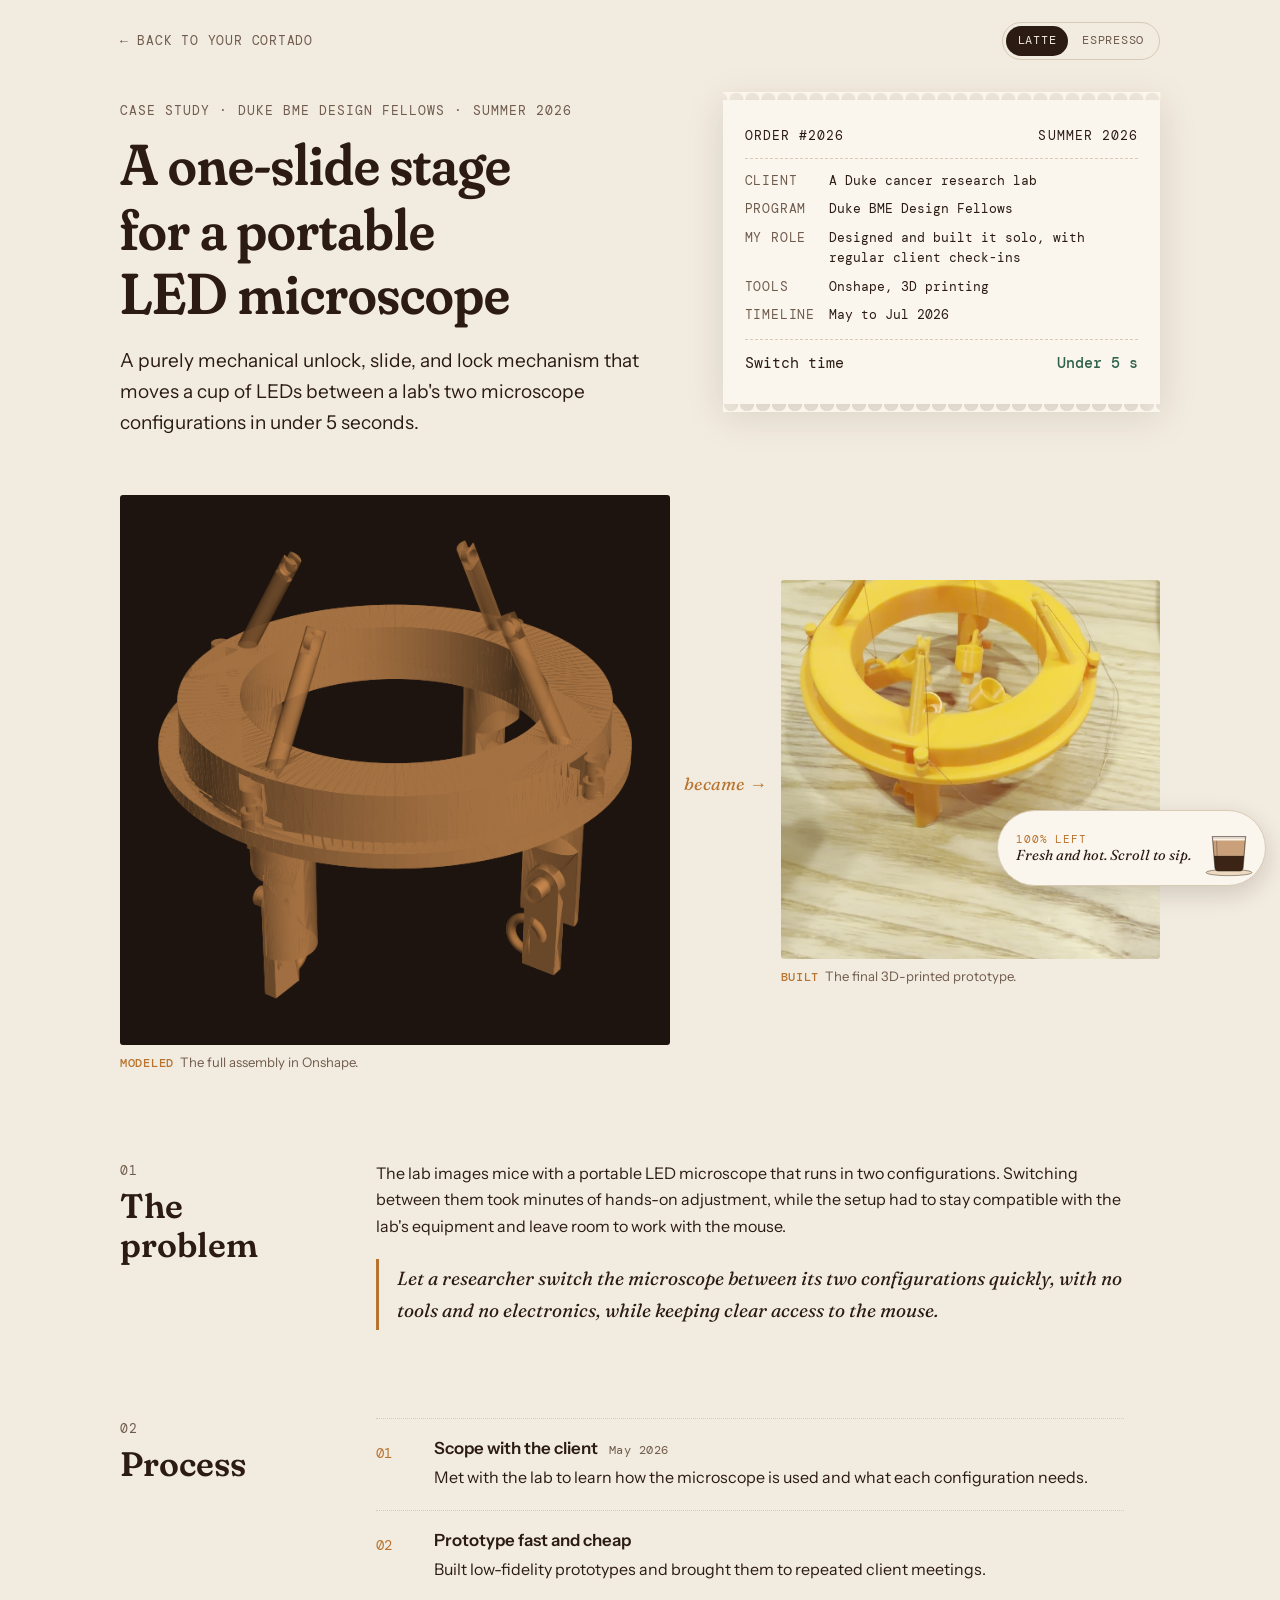
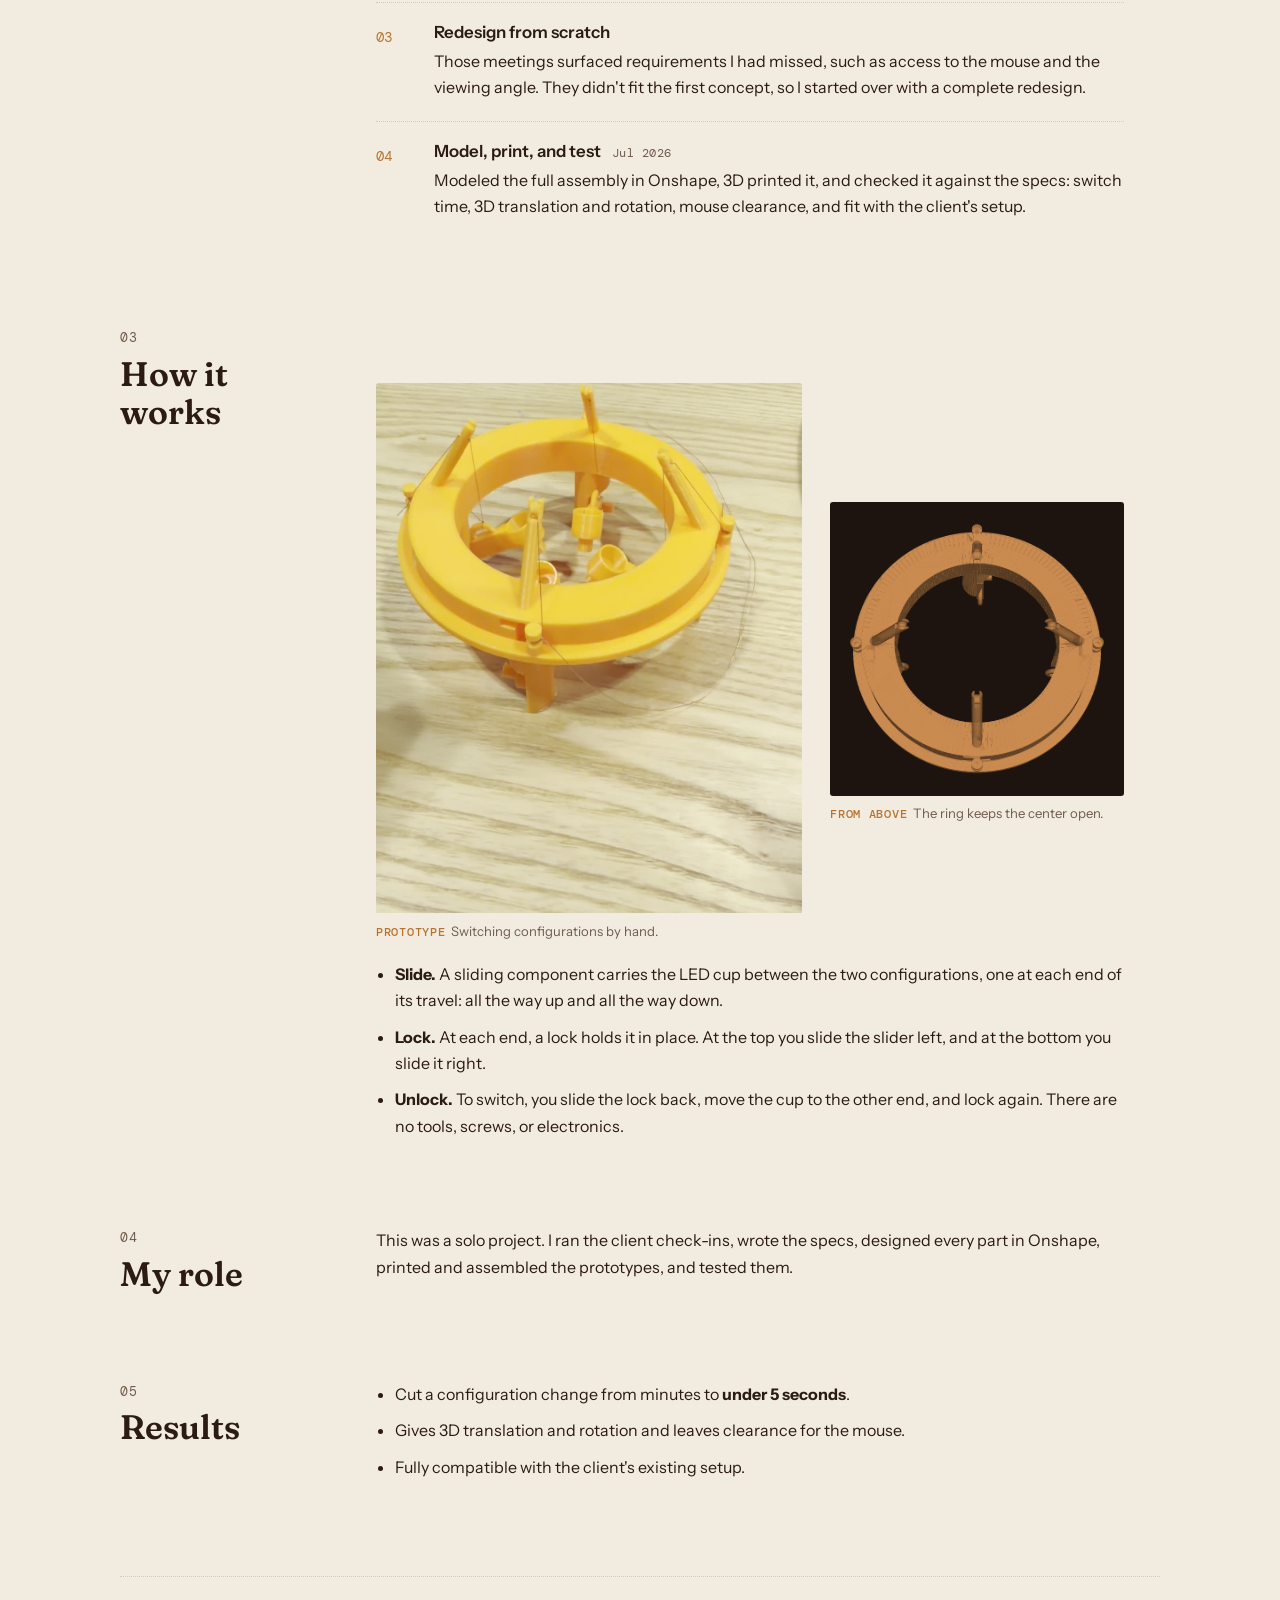
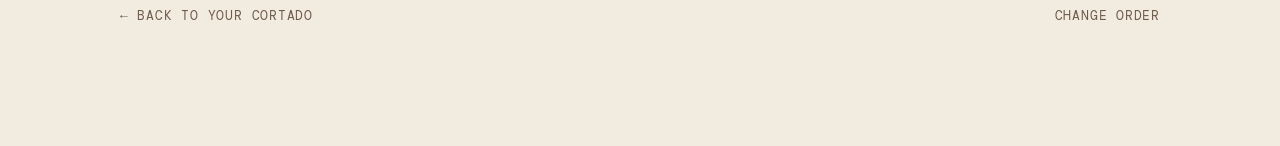
==== projects/microscope-stage.html @ 786020b1 "Add LED microscope stage case study Co-Authored-By: Claude Opus 5.5 <noreply@anthropic.com> Claude-S" ====
<!doctype html>
<html lang="en">
<head>
<meta charset="utf-8">
<meta name="viewport" content="width=device-width, initial-scale=1, viewport-fit=cover">
<title>Microscope Stage · Fernando Quijada</title>
<meta name="description" content="Case study: a mechanical lock-slide-lock stage that switches an LED microscope between two configurations in under 5 seconds.">
<meta property="og:title" content="LED microscope stage · Fernando Quijada">
<meta property="og:image" content="../assets/img/microscope-stage/stage-prototype.jpg">
<link rel="icon" href="data:image/svg+xml,%3Csvg xmlns='http://www.w3.org/2000/svg' viewBox='0 0 32 32'%3E%3Cpath d='M5 9h22l-2 17q-.3 2-2.3 2H9.3Q7.3 28 7 26Z' fill='%233b2416'/%3E%3Cpath d='M5.6 14h20.8l-.4 4H6Z' fill='%23c9a07a'/%3E%3C/svg%3E">
<link rel="preconnect" href="https://fonts.googleapis.com">
<link rel="preconnect" href="https://fonts.gstatic.com" crossorigin>
<link rel="stylesheet" href="https://fonts.googleapis.com/css2?family=DM+Mono:wght@400;500&family=Fraunces:ital,opsz,wght,SOFT,WONK@0,9..144,400..700,0..100,0..1;1,9..144,400..700,0..100,0..1&family=Instrument+Sans:wght@400;500;600&display=swap">
<link rel="stylesheet" href="../assets/css/style.css">
</head>
<body data-drink="projects">

<div class="cs-top">
  <a class="back" href="../index.html#projects">← Back to your cortado</a>
  <div class="theme-switch" role="group" aria-label="Color theme">
    <button type="button" data-set-theme="light" aria-pressed="false">Latte</button>
    <button type="button" data-set-theme="dark" aria-pressed="false">Espresso</button>
  </div>
</div>

<main class="cs">

  <div class="cs-hero">
    <div>
      <p class="label">Case study · Duke BME Design Fellows · Summer 2026</p>
      <h1>A one-slide stage for a portable LED microscope</h1>
      <p class="lede">A purely mechanical unlock, slide, and lock mechanism that moves a cup of LEDs between a lab's two microscope configurations in under 5 seconds.</p>
    </div>

    <aside class="ticket" aria-label="Project summary">
      <div class="t-head"><span>Order #2026</span><span>Summer 2026</span></div>
      <dl>
        <dt>Client</dt><dd>A Duke cancer research lab</dd>
        <dt>Program</dt><dd>Duke BME Design Fellows</dd>
        <dt>My role</dt><dd>Designed and built it solo, with regular client check-ins</dd>
        <dt>Tools</dt><dd>Onshape, 3D printing</dd>
        <dt>Timeline</dt><dd>May to Jul 2026</dd>
      </dl>
      <div class="t-total"><span>Switch time</span><strong>Under 5 s</strong></div>
    </aside>
  </div>

  <div class="evolution">
    <figure>
      <div class="shot" style="aspect-ratio: 1 / 1"><img src="../assets/img/microscope-stage/cad-iso.png" width="647" height="627" alt="3D render of the full stage assembly in Onshape: a ring with four sliding posts and legs carrying the LED cup"></div>
      <figcaption><b>Modeled</b>The full assembly in Onshape.</figcaption>
    </figure>
    <span class="arrow" aria-hidden="true">became →</span>
    <figure>
      <div class="shot cover" style="aspect-ratio: 1 / 1"><img src="../assets/img/microscope-stage/stage-prototype.jpg" width="1080" height="1344" alt="The 3D-printed orange stage prototype sitting on a table"></div>
      <figcaption><b>Built</b>The final 3D-printed prototype.</figcaption>
    </figure>
  </div>

  <section class="cs-section" aria-labelledby="problem-h">
    <header><span class="label">01</span><h2 id="problem-h">The problem</h2></header>
    <div class="cs-body">
      <p>The lab images mice with a portable LED microscope that runs in two configurations. Switching between them took minutes of hands-on adjustment, while the setup had to stay compatible with the lab's equipment and leave room to work with the mouse.</p>
      <p class="callout">Let a researcher switch the microscope between its two configurations quickly, with no tools and no electronics, while keeping clear access to the mouse.</p>
    </div>
  </section>

  <section class="cs-section" aria-labelledby="process-h">
    <header><span class="label">02</span><h2 id="process-h">Process</h2></header>
    <div class="cs-body">
      <ol class="steps">
        <li><div><h3>Scope with the client <span>May 2026</span></h3>
          <p>Met with the lab to learn how the microscope is used and what each configuration needs.</p></div></li>
        <li><div><h3>Prototype fast and cheap</h3>
          <p>Built low-fidelity prototypes and brought them to repeated client meetings.</p></div></li>
        <li><div><h3>Redesign from scratch</h3>
          <p>Those meetings surfaced requirements I had missed, such as access to the mouse and the viewing angle. They didn't fit the first concept, so I started over with a complete redesign.</p></div></li>
        <li><div><h3>Model, print, and test <span>Jul 2026</span></h3>
          <p>Modeled the full assembly in Onshape, 3D printed it, and checked it against the specs: switch time, 3D translation and rotation, mouse clearance, and fit with the client's setup.</p></div></li>
      </ol>
    </div>
  </section>

  <section class="cs-section" aria-labelledby="design-h">
    <header><span class="label">03</span><h2 id="design-h">How it works</h2></header>
    <div class="cs-body">
      <div class="evolution">
        <figure>
          <div class="shot" style="aspect-ratio: 720 / 896"><video src="../assets/img/microscope-stage/stage-demo.mp4" poster="../assets/img/microscope-stage/stage-prototype.jpg" autoplay muted loop playsinline aria-label="Video of the stage being switched between its two positions by hand"></video></div>
          <figcaption><b>Prototype</b>Switching configurations by hand.</figcaption>
        </figure>
        <span class="arrow" aria-hidden="true"></span>
        <figure>
          <div class="shot" style="aspect-ratio: 1 / 1"><img src="../assets/img/microscope-stage/cad-top.png" width="661" height="649" loading="lazy" alt="Top-down render of the stage assembly"></div>
          <figcaption><b>From above</b>The ring keeps the center open.</figcaption>
        </figure>
      </div>
      <ul>
        <li><strong>Slide.</strong> A sliding component carries the LED cup between the two configurations, one at each end of its travel: all the way up and all the way down.</li>
        <li><strong>Lock.</strong> At each end, a lock holds it in place. At the top you slide the slider left, and at the bottom you slide it right.</li>
        <li><strong>Unlock.</strong> To switch, you slide the lock back, move the cup to the other end, and lock again. There are no tools, screws, or electronics.</li>
      </ul>
    </div>
  </section>

  <section class="cs-section" aria-labelledby="role-h">
    <header><span class="label">04</span><h2 id="role-h">My role</h2></header>
    <div class="cs-body">
      <p>This was a solo project. I ran the client check-ins, wrote the specs, designed every part in Onshape, printed and assembled the prototypes, and tested them.</p>
    </div>
  </section>

  <section class="cs-section" aria-labelledby="results-h">
    <header><span class="label">05</span><h2 id="results-h">Results</h2></header>
    <div class="cs-body">
      <ul>
        <li>Cut a configuration change from minutes to <strong>under 5 seconds</strong>.</li>
        <li>Gives 3D translation and rotation and leaves clearance for the mouse.</li>
        <li>Fully compatible with the client's existing setup.</li>
      </ul>
    </div>
  </section>

  <div class="next-up">
    <a class="back" href="../index.html#projects">← Back to your cortado</a>
    <a class="back" href="../index.html#menu">Change order</a>
  </div>
</main>

<div class="sip">
  <div class="sip-meta" aria-hidden="true">
    <span class="label" data-cup-pct>100% left</span>
    <span class="status" data-cup-status>Scroll to sip</span>
  </div>
  <button class="cup-btn" type="button" data-cup aria-label="Your cortado. Tap for a coffee fact or a fact about Fernando."></button>
</div>

<dialog class="lb" aria-label="Enlarged image">
  <button type="button">Close</button>
  <img src="[data-uri]" alt="">
  <p></p>
</dialog>

<script src="../assets/js/main.js"></script>
</body>
</html>
---- assets/css/style.css ----
/* Fernando Quijada portfolio
   Layout: café menu. The home screen is a drink menu; each drink opens one section ("Your latte is ready!").
   A single centered reading column for sections, a glass in the corner that empties as you scroll.
   Themes: Latte (light) and Espresso (dark). */

:root {
  --paper: #f2ebdf;      /* oat milk */
  --card: #faf6ee;
  --ink: #2b1b12;        /* dark roast */
  --muted: #6f5b4c;
  --line: #d8cab5;
  --crema: #b8742f;      /* caramel accent */
  --crema-soft: #ecd9bf;
  --leaf: #2f6248;       /* coffee plant green, used for "pass" */
  --frame: #1d140f;      /* photo frames, both themes */
  --espresso: #3b2416;
  --milk: #c9a07a;
  --foam: #fbf4e8;
  --glass: rgba(43, 27, 18, .55);
  --board: #2e1f16;      /* chalkboard menu */
  --board-ink: #f3e9da;
  --board-muted: #c6b19b;
  --board-line: #5a4535;

  --f-display: "Fraunces", "Iowan Old Style", "Palatino Linotype", Georgia, serif;
  --f-body: "Instrument Sans", "Segoe UI", system-ui, -apple-system, sans-serif;
  --f-mono: "DM Mono", ui-monospace, "SFMono-Regular", Menlo, Consolas, monospace;

  --step--1: .8125rem;
  --step-0: 1rem;
  --step-1: 1.1875rem;
  --step-2: 1.5rem;
  --step-3: 2.125rem;
  --step-4: clamp(2.6rem, 5vw, 3.6rem);

  --gutter-l: max(20px, env(safe-area-inset-left, 0px));
  --gutter-r: max(20px, env(safe-area-inset-right, 0px));
  color-scheme: light;
}

@media (prefers-color-scheme: dark) {
  :root:not([data-theme="light"]) {
    --paper: #16100c; --card: #20170f; --ink: #f1e5d4; --muted: #b59f8a; --line: #3a2c22;
    --crema: #e2a862; --crema-soft: #3d2c1d; --leaf: #86c29d; --frame: #0d0907;
    --espresso: #5a3520; --milk: #c79c73; --foam: #f6ecdc; --glass: rgba(241, 229, 212, .6);
    --board: #251912; --board-ink: #f3e9da; --board-muted: #b9a28b; --board-line: #4a382b;
    color-scheme: dark;
  }
}
:root[data-theme="dark"] {
  --paper: #16100c; --card: #20170f; --ink: #f1e5d4; --muted: #b59f8a; --line: #3a2c22;
  --crema: #e2a862; --crema-soft: #3d2c1d; --leaf: #86c29d; --frame: #0d0907;
  --espresso: #5a3520; --milk: #c79c73; --foam: #f6ecdc; --glass: rgba(241, 229, 212, .6);
    --board: #251912; --board-ink: #f3e9da; --board-muted: #b9a28b; --board-line: #4a382b;
  color-scheme: dark;
}

*, *::before, *::after { box-sizing: border-box; }
[hidden] { display: none !important; }
html { scroll-behavior: smooth; -webkit-text-size-adjust: 100%; }
@media (prefers-reduced-motion: reduce) { html { scroll-behavior: auto; } }
body {
  margin: 0;
  background: var(--paper);
  color: var(--ink);
  font-family: var(--f-body);
  font-size: var(--step-0);
  line-height: 1.65;
  transition: background-color .4s ease, color .4s ease;
}
img { max-width: 100%; height: auto; display: block; }
a { color: inherit; text-decoration-color: var(--crema); text-underline-offset: .2em; text-decoration-thickness: 1.5px; }
a:hover { color: var(--crema); }
:focus-visible { outline: 2px solid var(--crema); outline-offset: 3px; border-radius: 2px; }
h1, h2, h3 { font-family: var(--f-display); font-weight: 600; line-height: 1.12; text-wrap: balance; margin: 0; font-variation-settings: "SOFT" 60, "WONK" 1; }
p { margin: 0; }
.skip { position: absolute; left: -999px; top: 8px; background: var(--ink); color: var(--paper); padding: 8px 12px; z-index: 50; }
.skip:focus { left: 8px; }

.label {
  font-family: var(--f-mono);
  font-size: var(--step--1);
  letter-spacing: .08em;
  text-transform: uppercase;
  color: var(--muted);
}

/* ---------- Cortado glass ---------- */
.cup-btn {
  border: 0; background: none; padding: 0; cursor: pointer; color: var(--ink);
  width: 104px; flex: none; -webkit-tap-highlight-color: transparent;
}
.cup-btn svg { width: 100%; height: auto; overflow: visible; display: block; }
.cup-btn:hover .glass-outline { stroke: var(--crema); }

.glass-outline { fill: none; stroke: var(--glass); stroke-width: 2.2; transition: stroke .2s; }
.layer-espresso { fill: var(--espresso); }
.layer-milk { fill: var(--milk); }
.layer-foam { fill: var(--foam); stroke: var(--milk); stroke-width: .6; }
.saucer { fill: var(--crema-soft); stroke: var(--glass); stroke-width: 1.5; }
.heart { fill: var(--milk); opacity: 0; transition: opacity .6s ease .2s; }
.full .heart { opacity: 1; }
.steam path { fill: none; stroke: var(--muted); stroke-width: 2; stroke-linecap: round; opacity: 0; }
.full .steam path, .pulling .steam path { animation: steam 2.4s ease-in-out infinite; }
.steam path:nth-child(2) { animation-delay: .5s !important; }
.steam path:nth-child(3) { animation-delay: 1s !important; }
@keyframes steam {
  0% { opacity: 0; transform: translateY(6px); }
  40% { opacity: .7; }
  100% { opacity: 0; transform: translateY(-12px); }
}
.drip { fill: var(--espresso); opacity: 0; }
.pulling .drip { animation: drip 1.4s ease-in; }
@keyframes drip {
  0% { opacity: 1; transform: scaleY(0); transform-origin: top; }
  30% { opacity: 1; transform: scaleY(1); }
  85% { opacity: 1; transform: scaleY(1) translateY(0); }
  100% { opacity: 0; transform: scaleY(.2) translateY(40px); }
}
@media (prefers-reduced-motion: reduce) {
  .full .steam path, .pulling .steam path { animation: none; opacity: .5; }
  .pulling .drip { animation: none; }
}

.ticket-pop {
  position: fixed; z-index: 40;
  right: calc(14px + env(safe-area-inset-right, 0px));
  bottom: calc(104px + env(safe-area-inset-bottom, 0px));
  width: min(300px, calc(100vw - 28px));
  background: var(--card); color: var(--ink);
  border: 1.5px dashed var(--line);
  padding: 14px 16px 16px;
  font-size: .9rem; line-height: 1.5;
  box-shadow: 0 10px 30px rgba(29, 20, 15, .2);
  transform-origin: bottom right;
  animation: pop .35s cubic-bezier(.2, 1.4, .4, 1);
}
.ticket-pop .label { display: block; margin-bottom: 6px; padding-right: 28px; color: var(--crema); }
.pop-close {
  position: absolute; top: 6px; right: 6px; width: 32px; height: 32px;
  border: 0; border-radius: 50%; background: transparent; color: var(--muted);
  font-size: 1.4rem; line-height: 1; cursor: pointer; display: grid; place-items: center;
}
.pop-close:hover { background: var(--crema-soft); color: var(--ink); }
@keyframes pop { from { transform: scale(.85) translateY(8px); opacity: 0; } to { transform: none; opacity: 1; } }
@media (prefers-reduced-motion: reduce) { .ticket-pop { animation: none; } }

/* ---------- Theme switch ---------- */
.theme-switch {
  display: inline-flex; border: 1.5px solid var(--line); border-radius: 999px; padding: 3px; gap: 2px;
  font-family: var(--f-mono); font-size: .75rem; letter-spacing: .06em; text-transform: uppercase; align-self: flex-start;
}
.theme-switch button {
  border: 0; background: none; color: var(--muted); padding: 5px 12px; border-radius: 999px; cursor: pointer; font: inherit; letter-spacing: inherit; text-transform: inherit;
}
.theme-switch button[aria-pressed="true"] { background: var(--ink); color: var(--paper); }

section { scroll-margin-top: 32px; }
.sec-head { display: flex; align-items: baseline; gap: 14px; margin-bottom: 28px; }
.sec-head h2 { font-size: var(--step-3); }
.sec-head .label { margin-left: auto; white-space: nowrap; }
.prose { display: flex; flex-direction: column; gap: 18px; max-width: 64ch; }
.prose strong { font-weight: 600; }

/* About */
.about-grid { display: grid; gap: 28px; grid-template-columns: 1fr; }
@media (min-width: 640px) { .about-grid { grid-template-columns: 200px minmax(0, 1fr); align-items: start; } }
.portrait { margin: 0; position: relative; max-width: 260px; }
.portrait img { border-radius: 120px 120px 6px 6px; aspect-ratio: 5 / 6; object-fit: cover; width: 100%; filter: saturate(.9); }
.portrait figcaption { margin-top: 8px; }

/* Projects as a menu */
.feature {
  display: grid; gap: 0; background: var(--card); border: 1.5px solid var(--line);
  text-decoration: none; color: inherit; overflow: hidden;
  transition: transform .25s ease, border-color .25s ease;
}
.feature:hover { color: inherit; border-color: var(--crema); transform: translateY(-3px); }
.feature .ph { background: var(--frame); aspect-ratio: 16 / 10; overflow: hidden; }
.feature .ph img { width: 100%; height: 100%; object-fit: cover; transition: transform .6s ease; }
.feature:hover .ph img { transform: scale(1.03); }
.feature .body { padding: 22px 22px 24px; display: flex; flex-direction: column; gap: 12px; }
.feature h3 { font-size: var(--step-2); }
.feature .cta { font-family: var(--f-mono); font-size: var(--step--1); letter-spacing: .06em; text-transform: uppercase; color: var(--crema); }
@media (prefers-reduced-motion: reduce) { .feature, .feature .ph img { transition: none; } .feature:hover { transform: none; } .feature:hover .ph img { transform: none; } }

.notes { display: flex; flex-wrap: wrap; gap: 6px; list-style: none; margin: 0; padding: 0; }
.notes li {
  font-family: var(--f-mono); font-size: .75rem; padding: 3px 9px; border-radius: 999px;
  background: var(--crema-soft); color: var(--ink);
}
.notes-label { font-family: var(--f-display); font-style: italic; color: var(--muted); font-size: .95rem; }

.menu-list { list-style: none; margin: 32px 0 0; padding: 0; display: flex; flex-direction: column; }
.menu-list > li { border-top: 1.5px dotted var(--line); padding: 22px 0; display: grid; gap: 10px; }
.menu-list > li:last-child { border-bottom: 1.5px dotted var(--line); }
.mi-top { display: flex; align-items: baseline; gap: 12px; flex-wrap: wrap; }
.mi-top h3 { font-size: var(--step-1); font-weight: 600; }
.mi-top .label { margin-left: auto; }
.brewing { display: inline-flex; align-items: center; gap: 6px; }
.brewing::before { content: ""; width: 7px; height: 7px; border-radius: 50%; background: var(--crema); animation: pulse 1.8s ease-in-out infinite; }
@keyframes pulse { 50% { opacity: .25; } }
@media (prefers-reduced-motion: reduce) { .brewing::before { animation: none; } }
.mi-meta { color: var(--muted); font-size: .9rem; }

/* Experience */
.timeline { list-style: none; margin: 0; padding: 0; display: flex; flex-direction: column; gap: 28px; }
.timeline li { display: grid; grid-template-columns: 1fr; gap: 4px; }
@media (min-width: 560px) { .timeline li { grid-template-columns: 130px minmax(0, 1fr); gap: 20px; } }
.timeline .when { font-family: var(--f-mono); font-size: .78rem; color: var(--muted); padding-top: 4px; font-variant-numeric: tabular-nums; }
.timeline h3 { font-family: var(--f-body); font-size: 1.02rem; font-weight: 600; line-height: 1.35; }
.timeline h3 span { font-weight: 400; color: var(--muted); }
.timeline p { color: var(--muted); font-size: .95rem; margin-top: 4px; max-width: 60ch; }

.toolkit { display: grid; gap: 18px; grid-template-columns: 1fr; margin-top: 40px; }
@media (min-width: 560px) { .toolkit { grid-template-columns: 1fr 1fr; } }
.toolkit h3 { font-family: var(--f-mono); font-size: var(--step--1); letter-spacing: .08em; text-transform: uppercase; font-weight: 500; color: var(--muted); margin-bottom: 6px; }
.toolkit p { font-size: .95rem; }

.resume-row { display: flex; flex-wrap: wrap; gap: 12px; margin-top: 32px; }
.btn {
  display: inline-flex; align-items: center; gap: 8px; padding: 11px 18px;
  background: var(--ink); color: var(--paper); text-decoration: none; border: 1.5px solid var(--ink);
  font-family: var(--f-mono); font-size: .8rem; letter-spacing: .06em; text-transform: uppercase; border-radius: 2px; cursor: pointer;
}
.btn:hover { background: var(--crema); border-color: var(--crema); color: var(--paper); }
.btn.ghost { background: transparent; color: var(--ink); }
.btn.ghost:hover { color: var(--paper); }

/* Contact */
.contact h2 { font-size: var(--step-4); font-variation-settings: "SOFT" 100, "WONK" 1, "opsz" 144; }
.contact h2 em { color: var(--crema); font-weight: 400; }
.contact .prose { margin-top: 18px; }
.email-row { display: flex; flex-wrap: wrap; align-items: center; gap: 12px; margin-top: 24px; }
.email { font-family: var(--f-mono); font-size: 1.05rem; user-select: all; word-break: break-all; }
.copy-msg { font-size: .85rem; color: var(--leaf); min-height: 1.2em; }

.foot { color: var(--muted); font-size: .85rem; border-top: 1.5px dotted var(--line); padding-top: 20px; }

/* =========================================================
   Case study page
   ========================================================= */
.cs-top {
  max-width: 1080px; margin: 0 auto; padding-left: var(--gutter-l); padding-right: var(--gutter-r);
  padding-block: 22px 0; display: flex; align-items: center; justify-content: space-between; gap: 16px; flex-wrap: wrap;
}
.back { font-family: var(--f-mono); font-size: var(--step--1); letter-spacing: .06em; text-transform: uppercase; text-decoration: none; color: var(--muted); }
.back:hover { color: var(--crema); }
.cs { max-width: 1080px; margin: 0 auto; padding-left: var(--gutter-l); padding-right: var(--gutter-r); padding-block: 40px 120px; }
.cs-hero { display: grid; gap: 36px; grid-template-columns: 1fr; align-items: start; }
@media (min-width: 900px) { .cs-hero { grid-template-columns: minmax(0, 1.25fr) minmax(0, 1fr); gap: 56px; } }
.cs-hero h1 { font-size: var(--step-4); font-variation-settings: "SOFT" 100, "WONK" 1, "opsz" 144; margin-top: 12px; }
.cs-hero .lede { font-size: var(--step-1); margin-top: 18px; max-width: 46ch; }

/* order ticket */
.ticket {
  background: var(--card); color: var(--ink); position: relative;
  padding: 26px 22px 28px; font-family: var(--f-mono); font-size: .82rem; line-height: 1.55;
  --notch: radial-gradient(circle at 8px 0, transparent 7px, var(--card) 7.5px);
  filter: drop-shadow(0 8px 18px rgba(29, 20, 15, .12));
}
.ticket::before, .ticket::after {
  content: ""; position: absolute; left: 0; right: 0; height: 8px;
  background: var(--notch); background-size: 16px 8px; background-repeat: repeat-x;
}
.ticket::before { top: -8px; transform: rotate(180deg); }
.ticket::after { bottom: -8px; }
.ticket .t-head { display: flex; justify-content: space-between; gap: 12px; text-transform: uppercase; letter-spacing: .08em; padding-bottom: 12px; border-bottom: 1.5px dashed var(--line); margin-bottom: 12px; }
.ticket dl { margin: 0; display: grid; grid-template-columns: auto minmax(0, 1fr); gap: 8px 14px; }
.ticket dt { text-transform: uppercase; letter-spacing: .06em; color: var(--muted); }
.ticket dd { margin: 0; }
.ticket .t-total { display: flex; justify-content: space-between; gap: 12px; border-top: 1.5px dashed var(--line); margin-top: 14px; padding-top: 12px; font-size: .95rem; font-variant-numeric: tabular-nums; }
.ticket .t-total strong { color: var(--leaf); font-weight: 500; }

.evolution { display: grid; gap: 14px; grid-template-columns: 1fr; margin-top: 56px; }
@media (min-width: 700px) { .evolution { grid-template-columns: minmax(0, 1.45fr) auto minmax(0, 1fr); align-items: center; } }
.evolution .arrow { font-family: var(--f-display); font-style: italic; color: var(--crema); text-align: center; font-size: 1.1rem; }

figure { margin: 0; }
.shot { background: var(--frame); overflow: hidden; border-radius: 3px; }
.shot img { width: 100%; height: 100%; object-fit: contain; cursor: zoom-in; }
.shot video { width: 100%; height: 100%; object-fit: cover; display: block; }
.shot.cover img { object-fit: cover; }
figcaption { font-size: .82rem; color: var(--muted); margin-top: 8px; line-height: 1.45; }
figcaption b { font-family: var(--f-mono); font-weight: 500; font-size: .74rem; letter-spacing: .06em; text-transform: uppercase; color: var(--crema); margin-right: 6px; }

.cs-section { display: grid; gap: 22px; grid-template-columns: 1fr; margin-top: 88px; }
@media (min-width: 900px) { .cs-section { grid-template-columns: 200px minmax(0, 1fr); gap: 56px; } }
.cs-section > header { display: flex; flex-direction: column; gap: 6px; }
@media (min-width: 900px) { .cs-section > header { position: sticky; top: 32px; align-self: start; } }
.cs-section h2 { font-size: var(--step-3); }
.cs-body { min-width: 0; display: flex; flex-direction: column; gap: 20px; max-width: 68ch; }
.cs-body.wide { max-width: none; }
.cs-body ul { margin: 0; padding-left: 1.2em; display: flex; flex-direction: column; gap: 10px; }
.callout { border-left: 3px solid var(--crema); padding: 4px 0 4px 18px; font-family: var(--f-display); font-size: var(--step-1); font-style: italic; }

.steps { list-style: none; margin: 0; padding: 0; counter-reset: step; display: flex; flex-direction: column; }
.steps > li { counter-increment: step; display: grid; grid-template-columns: 44px minmax(0, 1fr); gap: 14px; padding: 20px 0; border-top: 1.5px dotted var(--line); }
.steps > li::before { content: counter(step, decimal-leading-zero); font-family: var(--f-mono); color: var(--crema); font-size: .9rem; padding-top: 3px; }
.steps h3 { font-family: var(--f-body); font-size: 1.05rem; font-weight: 600; }
.steps h3 span { font-family: var(--f-mono); font-weight: 400; font-size: .75rem; color: var(--muted); margin-left: 8px; letter-spacing: .04em; }
.steps p { margin-top: 6px; }
.steps .pivot h3 { color: var(--crema); }

.gallery { display: grid; gap: 14px; grid-template-columns: repeat(2, minmax(0, 1fr)); }
.gallery .tall { grid-row: span 2; }
.gallery .shot { aspect-ratio: 4 / 3; }
.gallery .tall .shot { aspect-ratio: auto; height: 100%; }
@media (max-width: 520px) { .gallery { grid-template-columns: 1fr; } .gallery .tall { grid-row: auto; } .gallery .tall .shot { aspect-ratio: 3 / 4; height: auto; } }

.table-wrap { overflow-x: auto; border: 1.5px solid var(--line); background: var(--card); }
table { border-collapse: collapse; width: 100%; font-size: .9rem; }
th, td { text-align: left; padding: 11px 14px; border-bottom: 1px solid var(--line); vertical-align: top; }
th { font-family: var(--f-mono); font-weight: 500; font-size: .72rem; letter-spacing: .08em; text-transform: uppercase; color: var(--muted); white-space: nowrap; }
tr:last-child td { border-bottom: 0; }
td.num { font-variant-numeric: tabular-nums; font-family: var(--f-mono); white-space: nowrap; }
tr.win td { background: var(--crema-soft); }
.chip { display: inline-block; font-family: var(--f-mono); font-size: .72rem; letter-spacing: .05em; text-transform: uppercase; padding: 2px 8px; border-radius: 999px; white-space: nowrap; }
.chip.pass { color: var(--leaf); border: 1.5px solid currentColor; }
.chip.pending { color: var(--muted); border: 1.5px dashed currentColor; }

.trio { display: grid; gap: 14px; grid-template-columns: 1fr; }
@media (min-width: 640px) { .trio { grid-template-columns: repeat(3, minmax(0, 1fr)); } }
.trio .shot { aspect-ratio: 3 / 4; }

.duo { display: grid; gap: 14px; grid-template-columns: 1fr; }
@media (min-width: 640px) { .duo { grid-template-columns: minmax(0, 1.6fr) minmax(0, 1fr); align-items: start; } }

.role-split { display: grid; gap: 14px; grid-template-columns: 1fr; }
@media (min-width: 640px) { .role-split { grid-template-columns: 1fr 1fr; } }
.role-split.single { grid-template-columns: 1fr; }
.role-card { border: 1.5px solid var(--line); padding: 18px 18px 20px; background: var(--card); }
.role-card h3 { font-family: var(--f-mono); font-size: .75rem; letter-spacing: .08em; text-transform: uppercase; font-weight: 500; color: var(--crema); margin-bottom: 10px; }
.role-card.team h3 { color: var(--muted); }
.role-card ul { padding-left: 1.1em; margin: 0; display: flex; flex-direction: column; gap: 8px; font-size: .95rem; }

.lessons { display: grid; gap: 14px; grid-template-columns: 1fr; }
@media (min-width: 640px) { .lessons { grid-template-columns: 1fr 1fr; } }
.lesson { padding: 18px 0 0; border-top: 2px solid var(--ink); }
.lesson h3 { font-size: 1.15rem; margin-bottom: 8px; }
.lesson p { font-size: .95rem; color: var(--muted); }

.next-up { margin-top: 96px; padding-top: 28px; border-top: 1.5px dotted var(--line); display: flex; justify-content: space-between; gap: 16px; flex-wrap: wrap; align-items: center; }

/* lightbox */
dialog.lb { border: 0; padding: 0; background: transparent; max-width: min(1200px, 94vw); max-height: 92vh; }
dialog.lb::backdrop { background: rgba(13, 9, 7, .86); }
dialog.lb img { max-height: 84vh; width: auto; margin: 0 auto; }
dialog.lb p { color: #f1e5d4; font-size: .9rem; margin-top: 10px; text-align: center; }
dialog.lb button { position: fixed; top: calc(14px + env(safe-area-inset-top, 0px)); right: calc(14px + env(safe-area-inset-right, 0px)); background: #f1e5d4; color: #1d140f; border: 0; border-radius: 999px; padding: 8px 14px; font-family: var(--f-mono); font-size: .8rem; cursor: pointer; }

/* =========================================================
   Menu (home)
   ========================================================= */
.menu-view { min-height: 100vh; display: grid; align-items: center; }
.menu-wrap {
  width: 100%; max-width: 820px; margin: 0 auto;
  padding-left: var(--gutter-l); padding-right: var(--gutter-r); padding-block: 40px 48px;
  display: flex; flex-direction: column; gap: 28px;
}
.menu-topline { display: flex; justify-content: space-between; align-items: center; gap: 12px; flex-wrap: wrap; }
.menu-head { display: flex; flex-direction: column; gap: 14px; }
.menu-name { font-size: var(--step-4); letter-spacing: -.01em; font-variation-settings: "SOFT" 100, "WONK" 1, "opsz" 144; }
.menu-name span { font-style: italic; font-weight: 400; color: var(--crema); }
.role { font-family: var(--f-display); font-size: var(--step-1); font-weight: 500; max-width: 40ch; }
.menu-quick { display: flex; flex-wrap: wrap; gap: 10px; margin-top: 4px; }

.board-card {
  background: var(--board); color: var(--board-ink);
  padding: 30px clamp(18px, 4vw, 40px) 22px; border-radius: 6px;
  box-shadow: inset 0 0 0 1px var(--board-line), 0 18px 40px rgba(29, 20, 15, .18);
}
.board-card-head { display: flex; flex-direction: column; gap: 6px; margin-bottom: 14px; }
.board-card h2 { font-size: var(--step-3); font-weight: 500; font-style: italic; }
.board-card .label { color: var(--board-muted); }
.drinks { list-style: none; margin: 0; padding: 0; }
.drinks li + li { border-top: 1px dashed var(--board-line); }
.drink {
  display: grid; grid-template-columns: 60px minmax(0, 1fr) auto; align-items: center; gap: 16px;
  padding: 14px 10px; margin-inline: -10px; border-radius: 6px;
  color: var(--board-ink); text-decoration: none; transition: background-color .2s ease;
}
.drink:hover, .drink:focus-visible { background: rgba(243, 233, 218, .07); color: var(--board-ink); }
.drink-icon { width: 60px; height: 60px; display: block; transition: transform .4s cubic-bezier(.2, 1.4, .4, 1); }
.drink-icon svg { width: 100%; height: 100%; display: block; }
.drink:hover .drink-icon { transform: rotate(-12deg) scale(1.06); }
.drink-text { display: flex; flex-direction: column; gap: 2px; min-width: 0; }
.drink-name { font-family: var(--f-display); font-size: 1.45rem; font-weight: 600; line-height: 1.15; }
.drink-desc { font-size: .88rem; color: var(--board-muted); }
.drink-dots { display: none; }
.drink-section { font-family: var(--f-mono); font-size: .78rem; letter-spacing: .08em; text-transform: uppercase; color: var(--crema); white-space: nowrap; }
@media (min-width: 640px) {
  .drink { grid-template-columns: 60px auto minmax(24px, 1fr) auto; }
  .drink-dots { display: block; border-bottom: 2px dotted var(--board-line); transform: translateY(6px); }
}
@media (max-width: 480px) {
  .drink { grid-template-columns: 52px minmax(0, 1fr); row-gap: 2px; }
  .drink-icon { width: 52px; height: 52px; grid-row: span 2; }
  .drink-section { grid-column: 2; font-size: .72rem; }
}
@media (prefers-reduced-motion: reduce) { .drink-icon { transition: none; } .drink:hover .drink-icon { transform: none; } }
.menu-foot { color: var(--muted); font-size: .9rem; font-family: var(--f-display); font-style: italic; }

/* =========================================================
   Order (section pages)
   ========================================================= */
.order-bar {
  position: sticky; top: env(safe-area-inset-top, 0px); z-index: 20;
  display: flex; justify-content: space-between; align-items: center; gap: 12px;
  padding-left: var(--gutter-l); padding-right: var(--gutter-r); padding-block: 12px;
  background: color-mix(in srgb, var(--paper) 88%, transparent);
  backdrop-filter: blur(8px); -webkit-backdrop-filter: blur(8px);
  border-bottom: 1px solid var(--line);
}
body::before { content: ""; position: fixed; inset: 0 0 auto; height: env(safe-area-inset-top, 0px); z-index: 25; background: var(--paper); }
.change-order {
  display: inline-flex; align-items: center; gap: 6px; text-decoration: none;
  font-family: var(--f-mono); font-size: .8rem; letter-spacing: .06em; text-transform: uppercase;
  padding: 8px 14px; border: 1.5px solid var(--ink); border-radius: 999px;
}
.change-order:hover { background: var(--ink); color: var(--paper); }
.order-main {
  max-width: 780px; margin: 0 auto; outline: none;
  padding-left: var(--gutter-l); padding-right: var(--gutter-r); padding-block: 40px 140px;
  display: flex; flex-direction: column; gap: 72px;
}
.ready { display: flex; flex-direction: column; gap: 6px; padding-bottom: 8px; border-bottom: 1.5px dotted var(--line); padding-bottom: 28px; }
.ready .label { color: var(--crema); }
.ready h1 { font-size: var(--step-4); font-variation-settings: "SOFT" 100, "WONK" 1, "opsz" 144; }
.ready h1 em { color: var(--crema); font-weight: 400; }
.ready-sub { font-family: var(--f-mono); font-size: .85rem; letter-spacing: .08em; text-transform: uppercase; color: var(--muted); }
.order-view.single .pane .sec-head { display: none; }
.order-view.single .pane.contact > h2 { font-size: var(--step-3); }
.pane { scroll-margin-top: 80px; }

.interests { list-style: none; margin: 0; padding: 0; display: flex; flex-direction: column; }
.interests li { padding: 22px 0; border-top: 1.5px dotted var(--line); display: grid; gap: 8px; }
.interests li:last-child { border-bottom: 1.5px dotted var(--line); }
.order-view.single .interests li:first-child { border-top: 0; padding-top: 0; }
.interests h3 { font-size: var(--step-1); }
.interests p { color: var(--muted); max-width: 64ch; }

.connect-links { list-style: none; margin: 28px 0 0; padding: 0; display: grid; gap: 10px; }
.connect-links li { display: grid; grid-template-columns: 110px minmax(0, 1fr); gap: 12px; align-items: baseline; }
.connect-links a { word-break: break-word; }

.another { display: flex; flex-direction: column; gap: 8px; padding-top: 28px; border-top: 1.5px dotted var(--line); }
.another h2 { font-size: var(--step-2); }
.another-list { list-style: none; margin: 10px 0 0; padding: 0; display: grid; gap: 10px; grid-template-columns: 1fr; }
@media (min-width: 560px) { .another-list { grid-template-columns: 1fr 1fr; } }
.another-list a {
  display: flex; align-items: center; gap: 12px; padding: 10px 14px 10px 10px; text-decoration: none;
  background: var(--card); border: 1.5px solid var(--line); border-radius: 6px; transition: border-color .2s ease, transform .2s ease;
}
.another-list a:hover { border-color: var(--crema); color: inherit; transform: translateY(-2px); }
.another-list .drink-icon { width: 44px; height: 44px; flex: none; }
.another-list b { font-family: var(--f-display); font-size: 1.1rem; display: block; line-height: 1.2; }
.another-list small { font-family: var(--f-mono); font-size: .72rem; letter-spacing: .06em; text-transform: uppercase; color: var(--muted); }
@media (prefers-reduced-motion: reduce) { .another-list a:hover { transform: none; } }

/* the glass you drink as you scroll */
.sip {
  position: fixed; z-index: 30;
  right: calc(14px + env(safe-area-inset-right, 0px));
  bottom: calc(14px + env(safe-area-inset-bottom, 0px));
  display: flex; align-items: center; gap: 12px;
  background: var(--card); border: 1.5px solid var(--line); border-radius: 999px;
  padding: 8px 10px 8px 18px; box-shadow: 0 8px 24px rgba(29, 20, 15, .16);
}
.sip .cup-btn { width: 52px; }
.sip-meta { display: flex; flex-direction: column; line-height: 1.25; min-width: 0; }
.sip-meta .label { color: var(--crema); font-size: .7rem; }
.sip-meta .status { font-family: var(--f-display); font-style: italic; font-size: .9rem; max-width: 22ch; }
@media (max-width: 640px) { .sip { padding: 6px; } .sip-meta { display: none; } .sip .cup-btn { width: 44px; } }

/* =========================================================
   The bar: brewing overlay
   ========================================================= */
html.brewing, html.brewing body { overflow: hidden; }
.brew {
  position: fixed; inset: 0; z-index: 100; background: var(--paper);
  display: flex; flex-direction: column; align-items: center; justify-content: center; gap: 22px;
  padding-left: var(--gutter-l); padding-right: var(--gutter-r); padding-block: 24px;
  overflow: hidden;
}
.brew-toast {
  font-family: var(--f-display); font-style: italic; font-weight: 500; text-align: center;
  font-size: clamp(1.6rem, 4.5vw, 2.4rem); text-wrap: balance;
  animation: pop .45s cubic-bezier(.2, 1.4, .4, 1);
}
.brew-toast b { color: var(--crema); font-weight: 600; }
.brew-stage { width: min(440px, 82vw, 58vh); aspect-ratio: 1; will-change: transform; }
.brew-stage svg { width: 100%; height: 100%; display: block; overflow: visible; }
.brew-skip {
  border: 0; background: none; color: var(--muted); cursor: pointer; padding: 10px;
  font-family: var(--f-mono); font-size: .78rem; letter-spacing: .06em; text-transform: uppercase;
  text-decoration: underline; text-underline-offset: .25em; text-decoration-color: var(--line);
}
.brew-skip:hover { color: var(--ink); }
@media (prefers-reduced-motion: reduce) { .brew-toast { animation: none; } }

/* small screens: case study page reuses .sip */
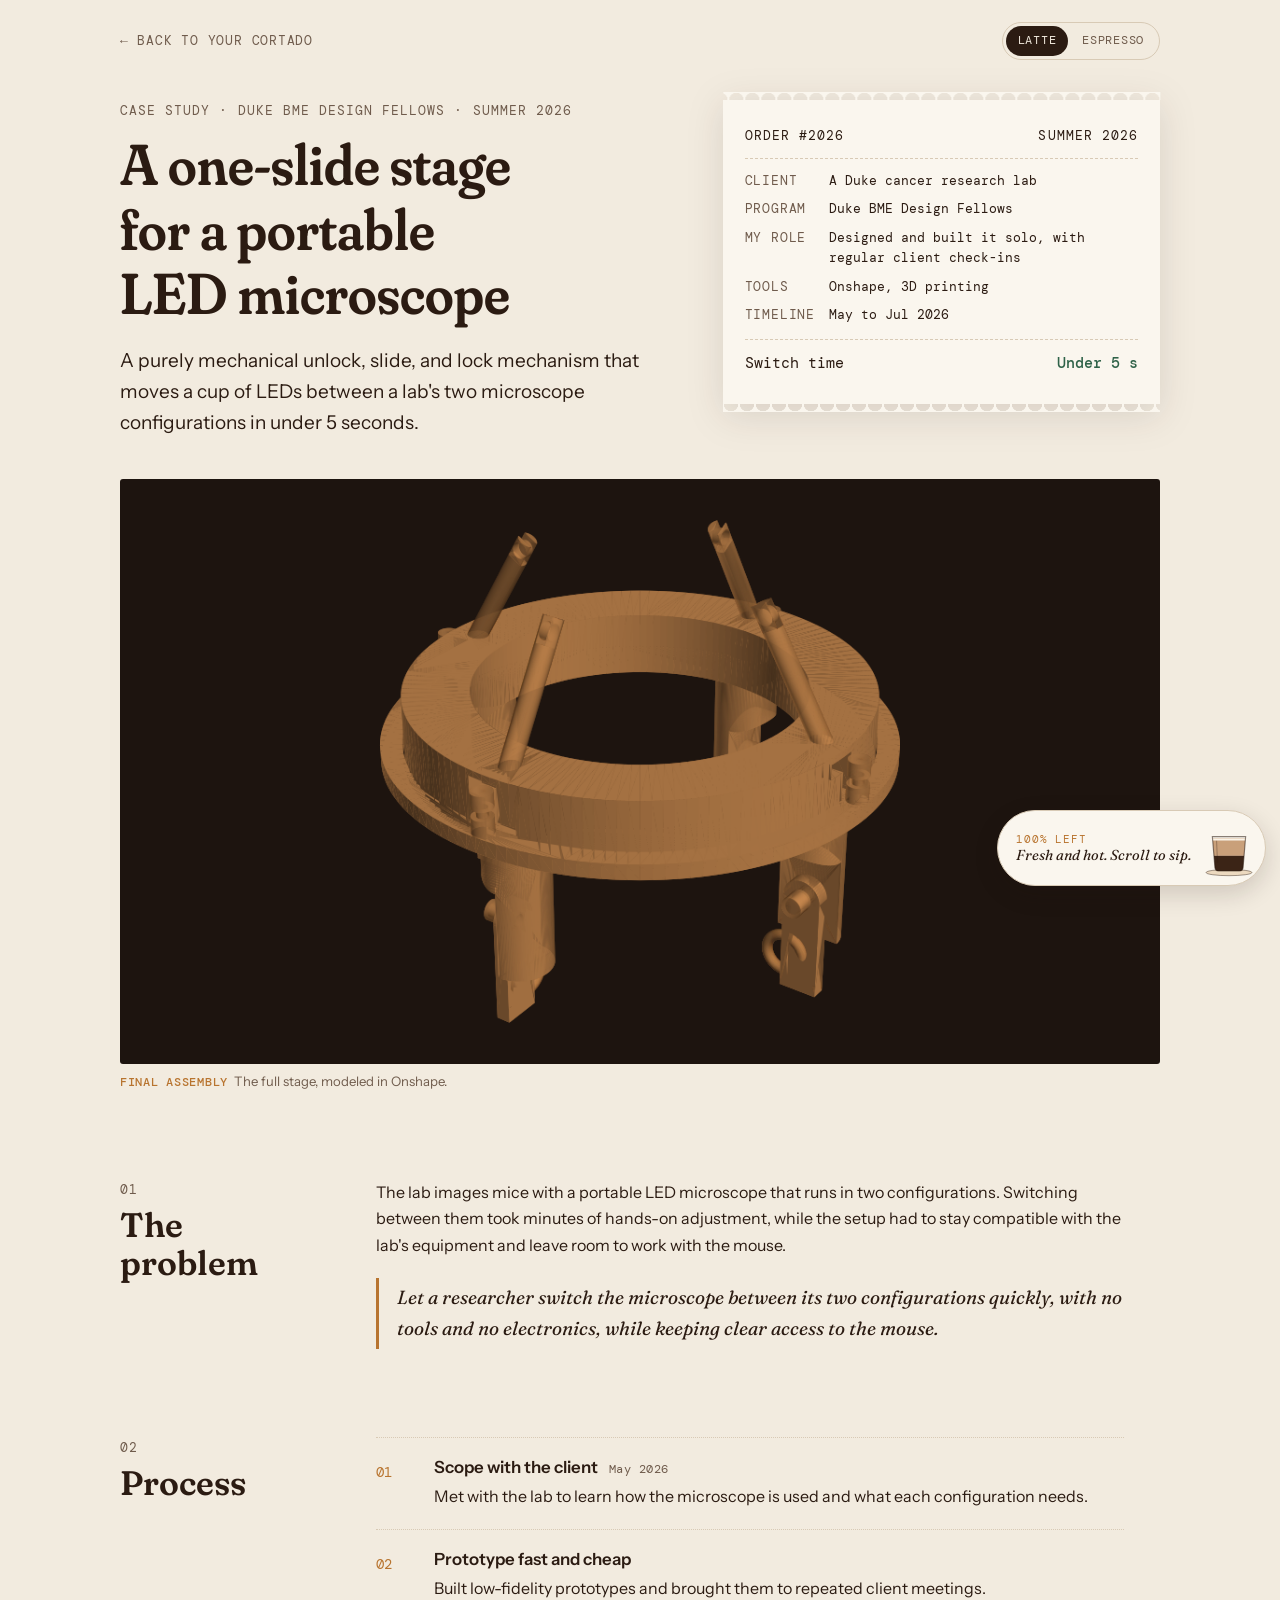
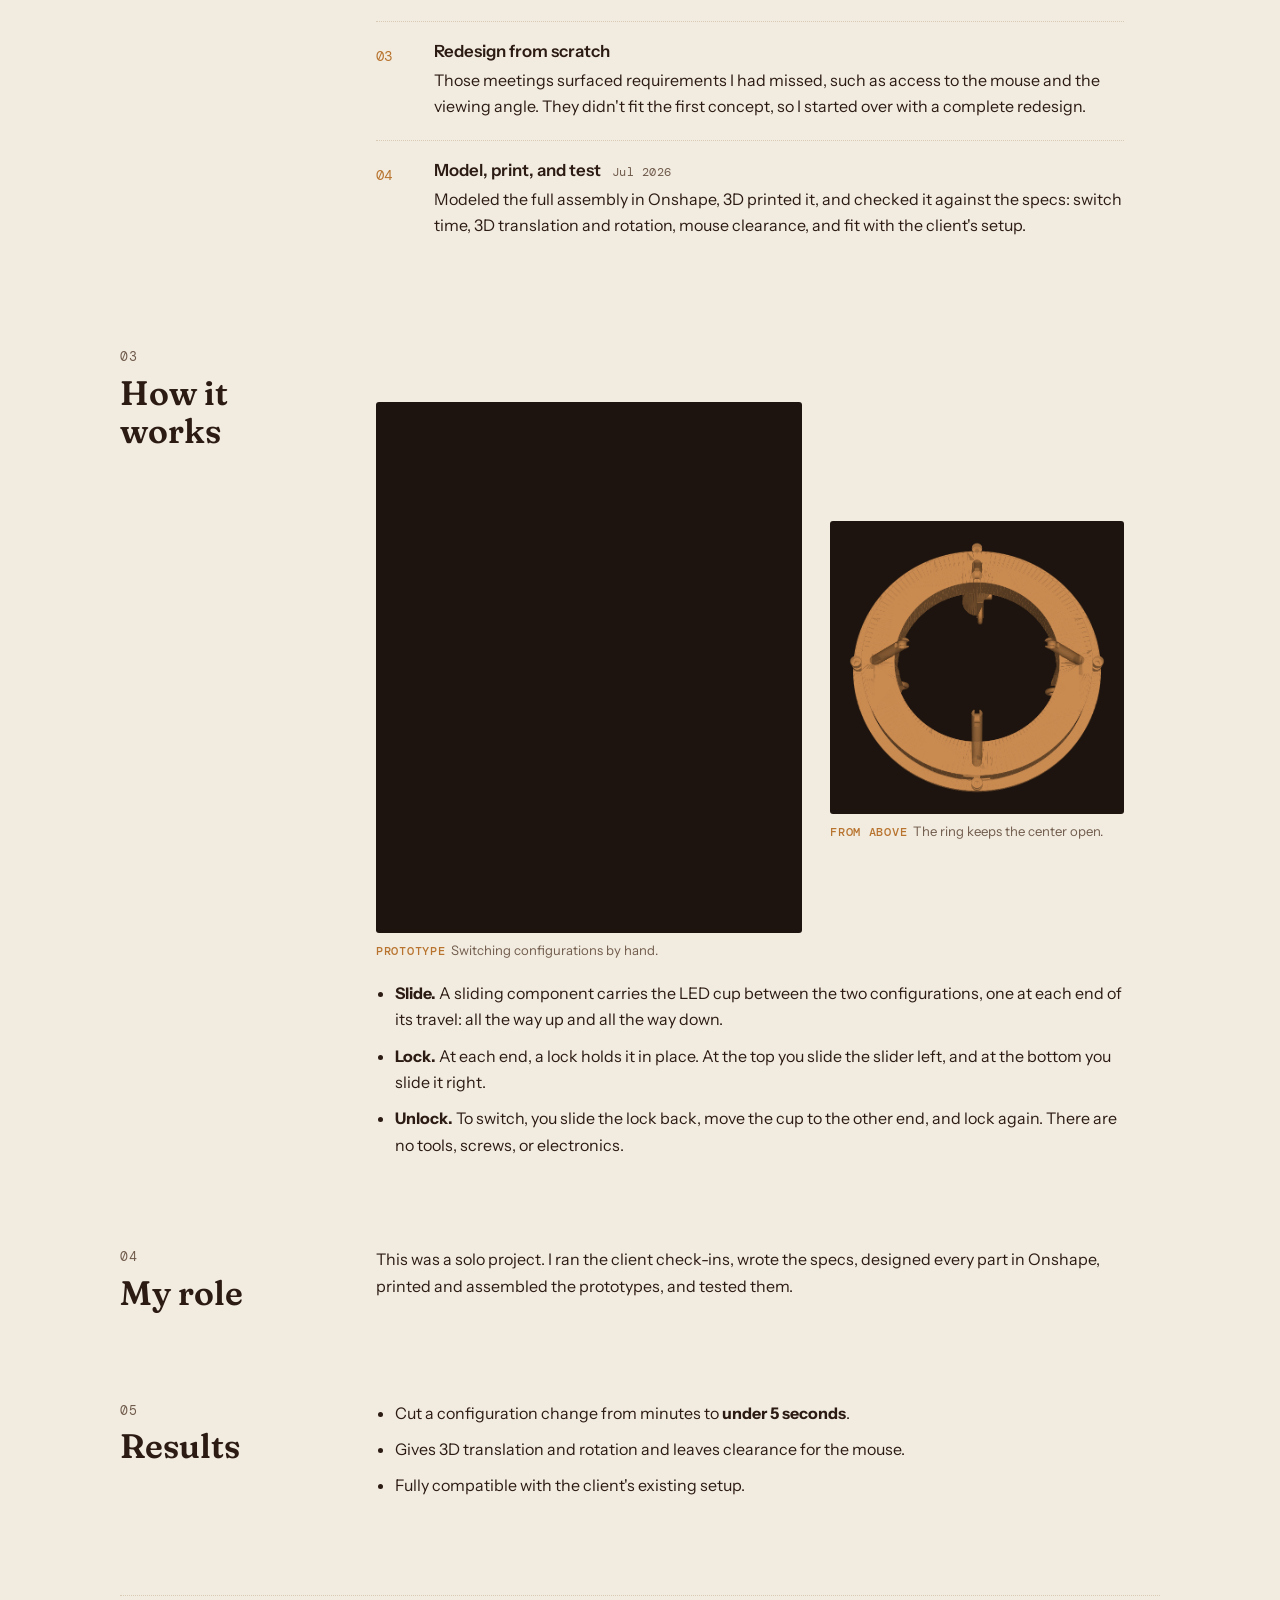
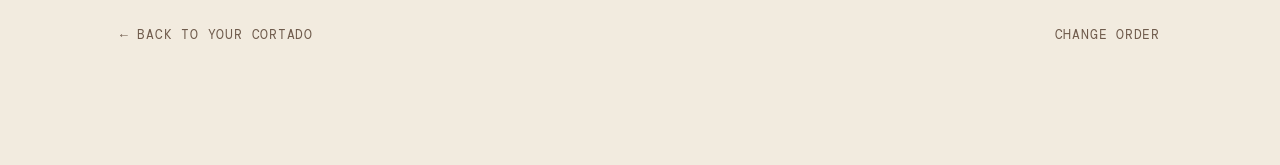
==== commit a03c2da5: "Use the Onshape render as the microscope stage cover Co-Authored-By: Claude Opus 5.5 <noreply@anthro" ====
--- a/projects/microscope-stage.html
+++ b/projects/microscope-stage.html
@@ -6,7 +6,7 @@
 <title>Microscope Stage · Fernando Quijada</title>
 <meta name="description" content="Case study: a mechanical lock-slide-lock stage that switches an LED microscope between two configurations in under 5 seconds.">
 <meta property="og:title" content="LED microscope stage · Fernando Quijada">
-<meta property="og:image" content="../assets/img/microscope-stage/stage-prototype.jpg">
+<meta property="og:image" content="../assets/img/microscope-stage/cad-iso.png">
 <link rel="icon" href="data:image/svg+xml,%3Csvg xmlns='http://www.w3.org/2000/svg' viewBox='0 0 32 32'%3E%3Cpath d='M5 9h22l-2 17q-.3 2-2.3 2H9.3Q7.3 28 7 26Z' fill='%233b2416'/%3E%3Cpath d='M5.6 14h20.8l-.4 4H6Z' fill='%23c9a07a'/%3E%3C/svg%3E">
 <link rel="preconnect" href="https://fonts.googleapis.com">
 <link rel="preconnect" href="https://fonts.gstatic.com" crossorigin>
@@ -45,17 +45,10 @@
     </aside>
   </div>
 
-  <div class="evolution">
-    <figure>
-      <div class="shot" style="aspect-ratio: 1 / 1"><img src="../assets/img/microscope-stage/cad-iso.png" width="647" height="627" alt="3D render of the full stage assembly in Onshape: a ring with four sliding posts and legs carrying the LED cup"></div>
-      <figcaption><b>Modeled</b>The full assembly in Onshape.</figcaption>
-    </figure>
-    <span class="arrow" aria-hidden="true">became →</span>
-    <figure>
-      <div class="shot cover" style="aspect-ratio: 1 / 1"><img src="../assets/img/microscope-stage/stage-prototype.jpg" width="1080" height="1344" alt="The 3D-printed orange stage prototype sitting on a table"></div>
-      <figcaption><b>Built</b>The final 3D-printed prototype.</figcaption>
-    </figure>
-  </div>
+  <figure style="margin-top:40px">
+    <div class="shot" style="aspect-ratio: 16 / 9"><img src="../assets/img/microscope-stage/cad-iso.png" width="647" height="627" alt="3D render of the full stage assembly from Onshape: a ring with four sliding posts and legs carrying the LED cup"></div>
+    <figcaption><b>Final assembly</b>The full stage, modeled in Onshape.</figcaption>
+  </figure>
 
   <section class="cs-section" aria-labelledby="problem-h">
     <header><span class="label">01</span><h2 id="problem-h">The problem</h2></header>
@@ -86,7 +79,7 @@
     <div class="cs-body">
       <div class="evolution">
         <figure>
-          <div class="shot" style="aspect-ratio: 720 / 896"><video src="../assets/img/microscope-stage/stage-demo.mp4" poster="../assets/img/microscope-stage/stage-prototype.jpg" autoplay muted loop playsinline aria-label="Video of the stage being switched between its two positions by hand"></video></div>
+          <div class="shot" style="aspect-ratio: 720 / 896"><video src="../assets/img/microscope-stage/stage-demo.mp4" preload="metadata" autoplay muted loop playsinline aria-label="Video of the stage being switched between its two positions by hand"></video></div>
           <figcaption><b>Prototype</b>Switching configurations by hand.</figcaption>
         </figure>
         <span class="arrow" aria-hidden="true"></span>
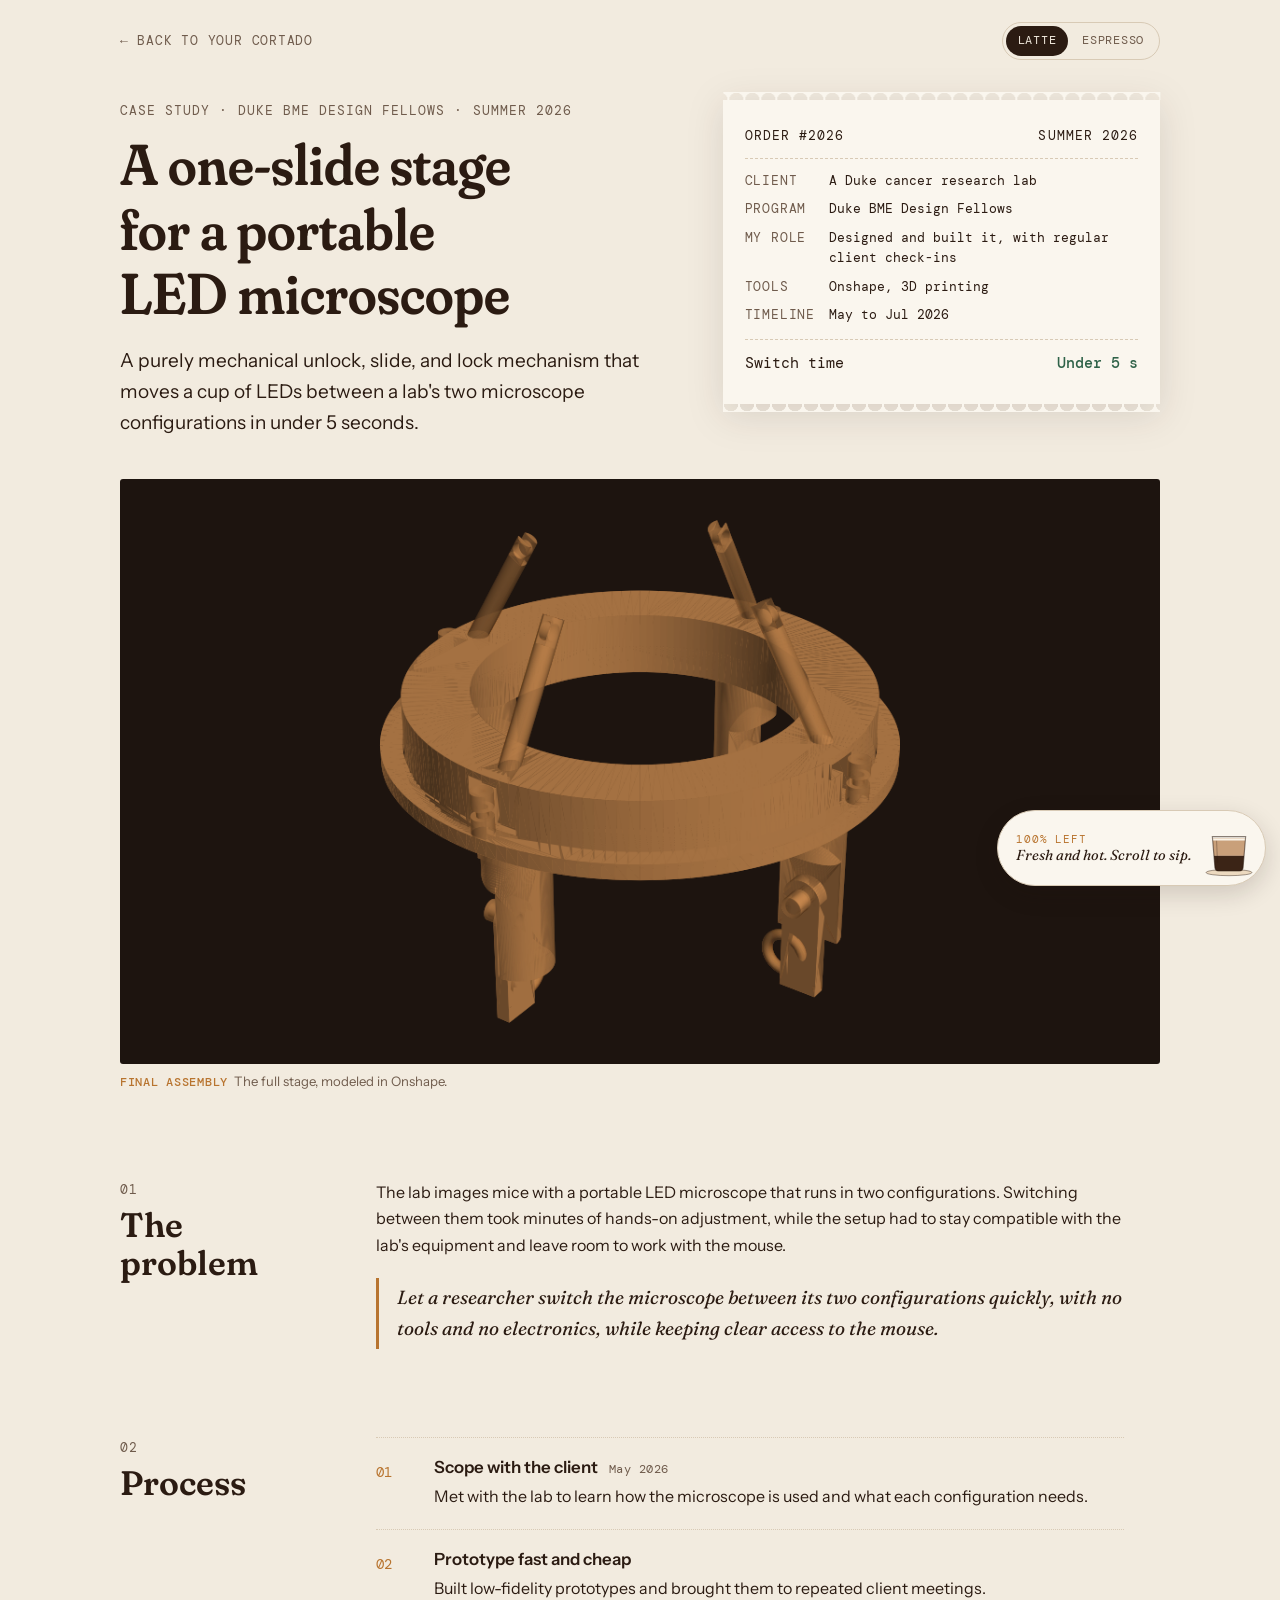
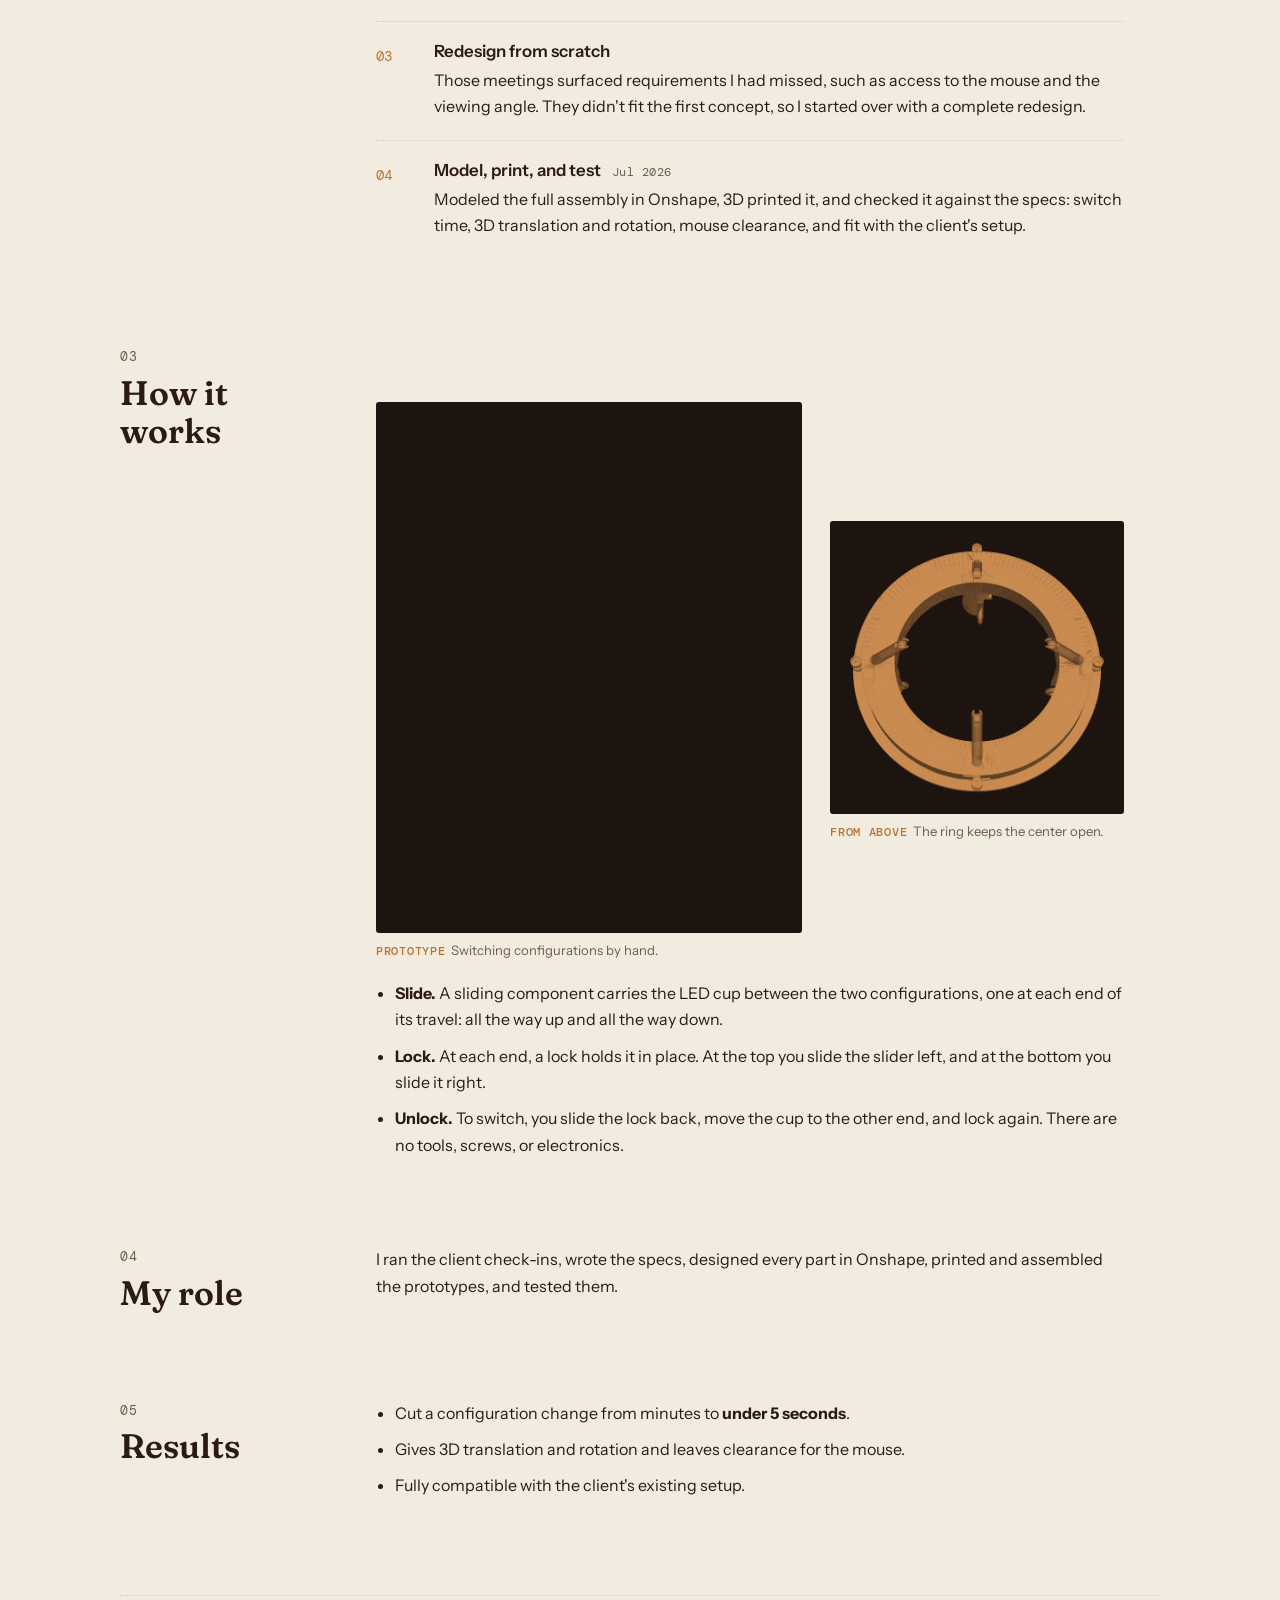
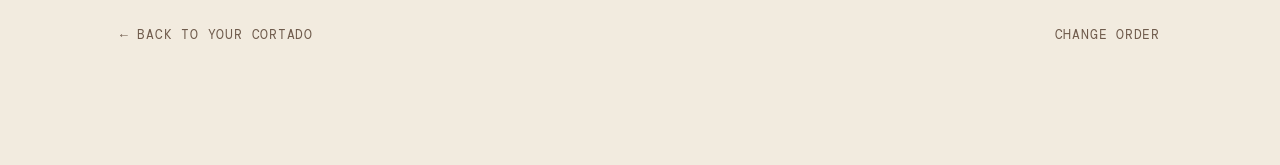
==== commit 79c46b41: "Drop solo wording Co-Authored-By: Claude Opus 5.5 <noreply@anthropic.com> Claude-Session: https://cl" ====
--- a/projects/microscope-stage.html
+++ b/projects/microscope-stage.html
@@ -37,7 +37,7 @@
       <dl>
         <dt>Client</dt><dd>A Duke cancer research lab</dd>
         <dt>Program</dt><dd>Duke BME Design Fellows</dd>
-        <dt>My role</dt><dd>Designed and built it solo, with regular client check-ins</dd>
+        <dt>My role</dt><dd>Designed and built it, with regular client check-ins</dd>
         <dt>Tools</dt><dd>Onshape, 3D printing</dd>
         <dt>Timeline</dt><dd>May to Jul 2026</dd>
       </dl>
@@ -99,7 +99,7 @@
   <section class="cs-section" aria-labelledby="role-h">
     <header><span class="label">04</span><h2 id="role-h">My role</h2></header>
     <div class="cs-body">
-      <p>This was a solo project. I ran the client check-ins, wrote the specs, designed every part in Onshape, printed and assembled the prototypes, and tested them.</p>
+      <p>I ran the client check-ins, wrote the specs, designed every part in Onshape, printed and assembled the prototypes, and tested them.</p>
     </div>
   </section>
 
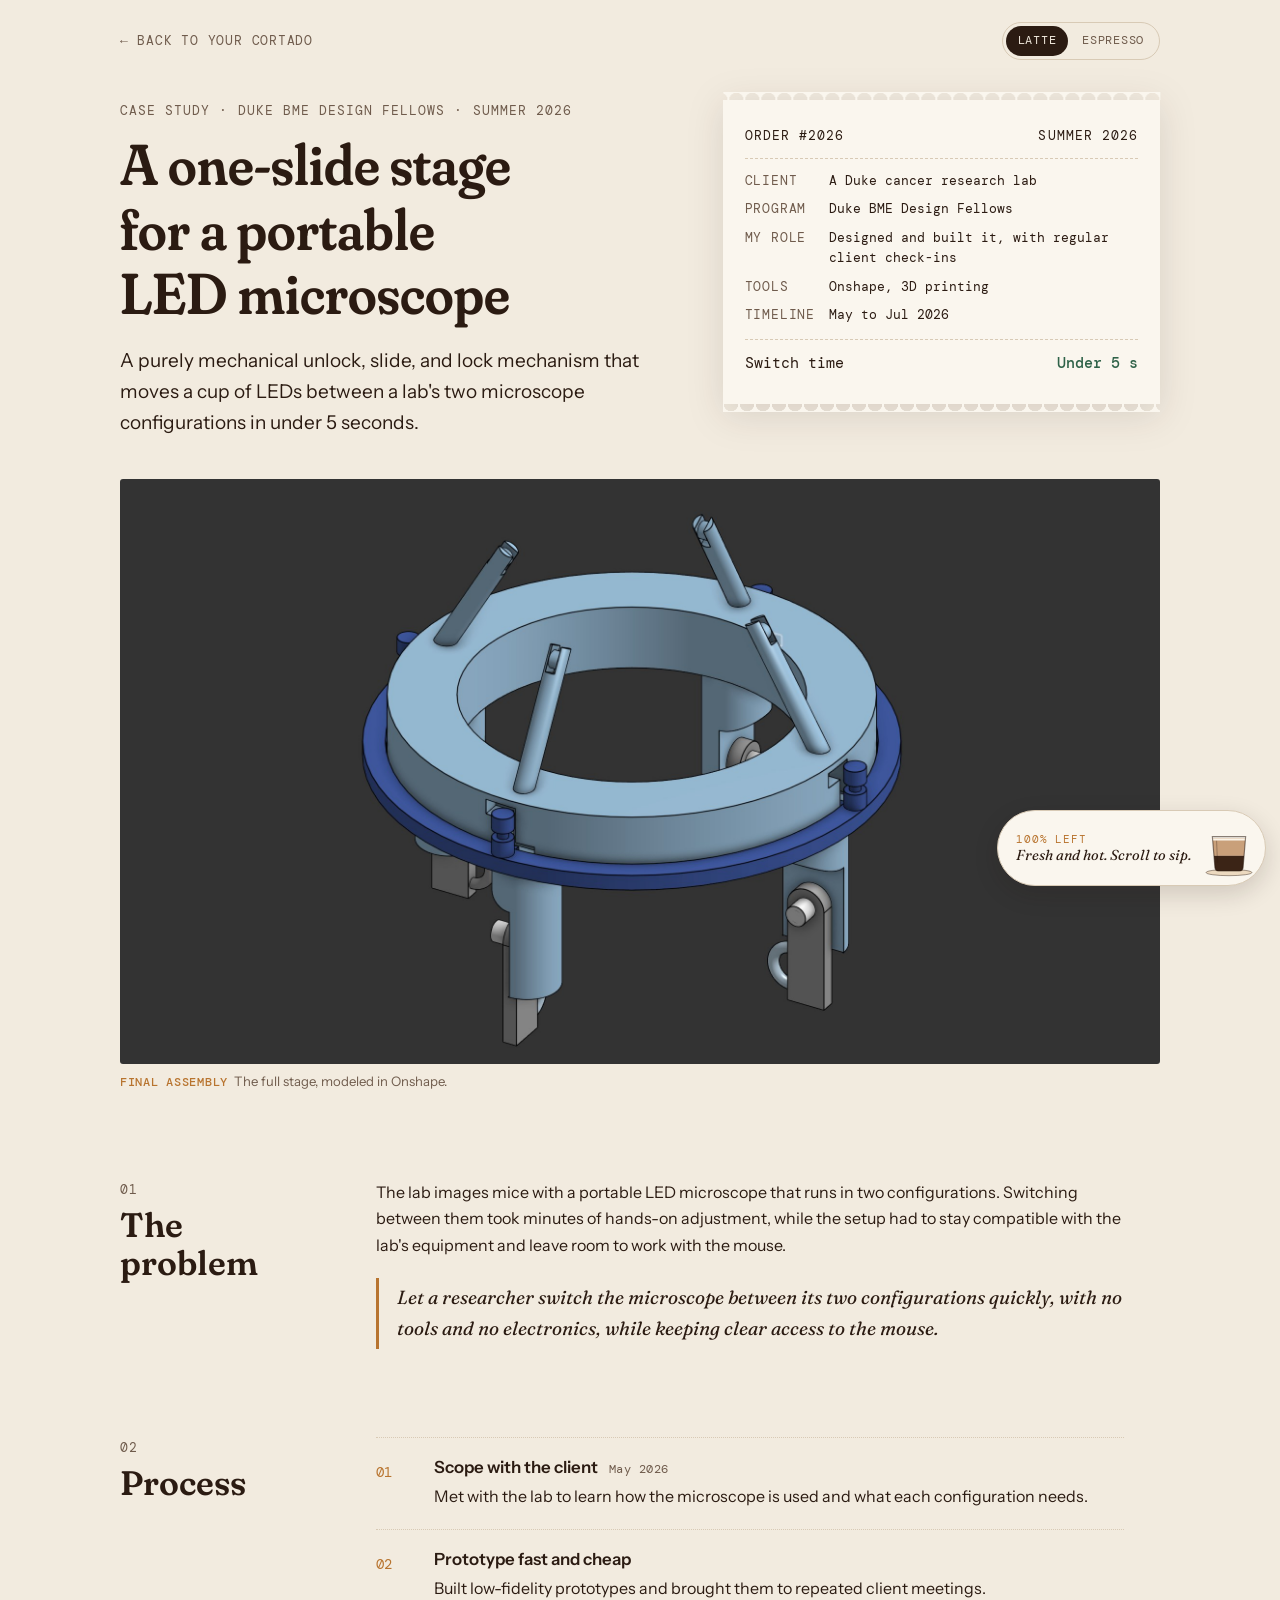
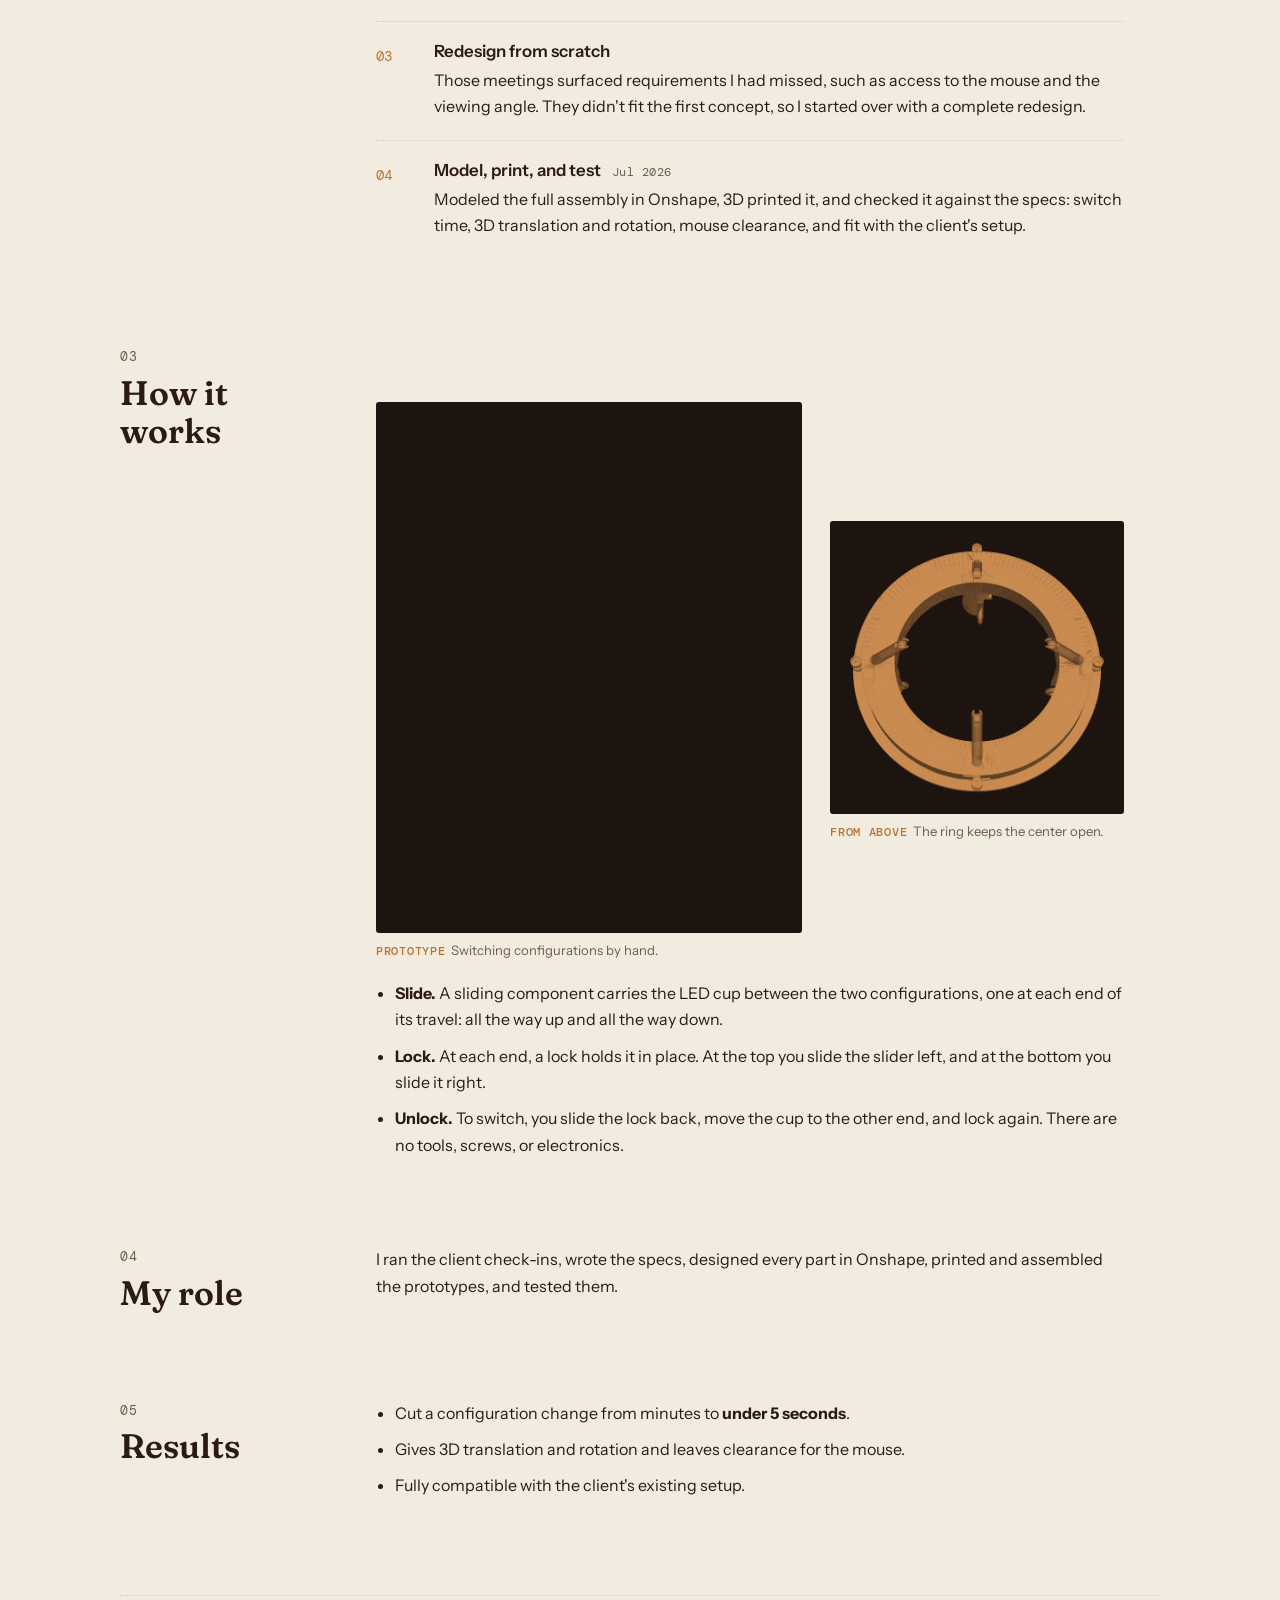
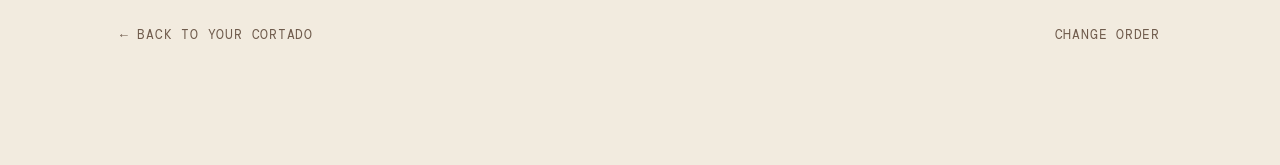
==== commit bec0e80e: "Use fernando's Onshape screenshot as the microscope stage cover Co-Authored-By: Claude Opus 5.5 <nor" ====
--- a/projects/microscope-stage.html
+++ b/projects/microscope-stage.html
@@ -6,7 +6,7 @@
 <title>Microscope Stage · Fernando Quijada</title>
 <meta name="description" content="Case study: a mechanical lock-slide-lock stage that switches an LED microscope between two configurations in under 5 seconds.">
 <meta property="og:title" content="LED microscope stage · Fernando Quijada">
-<meta property="og:image" content="../assets/img/microscope-stage/cad-iso.png">
+<meta property="og:image" content="../assets/img/microscope-stage/cad-onshape.jpg">
 <link rel="icon" href="data:image/svg+xml,%3Csvg xmlns='http://www.w3.org/2000/svg' viewBox='0 0 32 32'%3E%3Cpath d='M5 9h22l-2 17q-.3 2-2.3 2H9.3Q7.3 28 7 26Z' fill='%233b2416'/%3E%3Cpath d='M5.6 14h20.8l-.4 4H6Z' fill='%23c9a07a'/%3E%3C/svg%3E">
 <link rel="preconnect" href="https://fonts.googleapis.com">
 <link rel="preconnect" href="https://fonts.gstatic.com" crossorigin>
@@ -46,7 +46,7 @@
   </div>
 
   <figure style="margin-top:40px">
-    <div class="shot" style="aspect-ratio: 16 / 9"><img src="../assets/img/microscope-stage/cad-iso.png" width="647" height="627" alt="3D render of the full stage assembly from Onshape: a ring with four sliding posts and legs carrying the LED cup"></div>
+    <div class="shot" style="aspect-ratio: 16 / 9;background:#333"><img src="../assets/img/microscope-stage/cad-onshape.jpg" width="1214" height="1210" alt="3D render of the full stage assembly from Onshape: a ring with four sliding posts and legs carrying the LED cup"></div>
     <figcaption><b>Final assembly</b>The full stage, modeled in Onshape.</figcaption>
   </figure>
 
